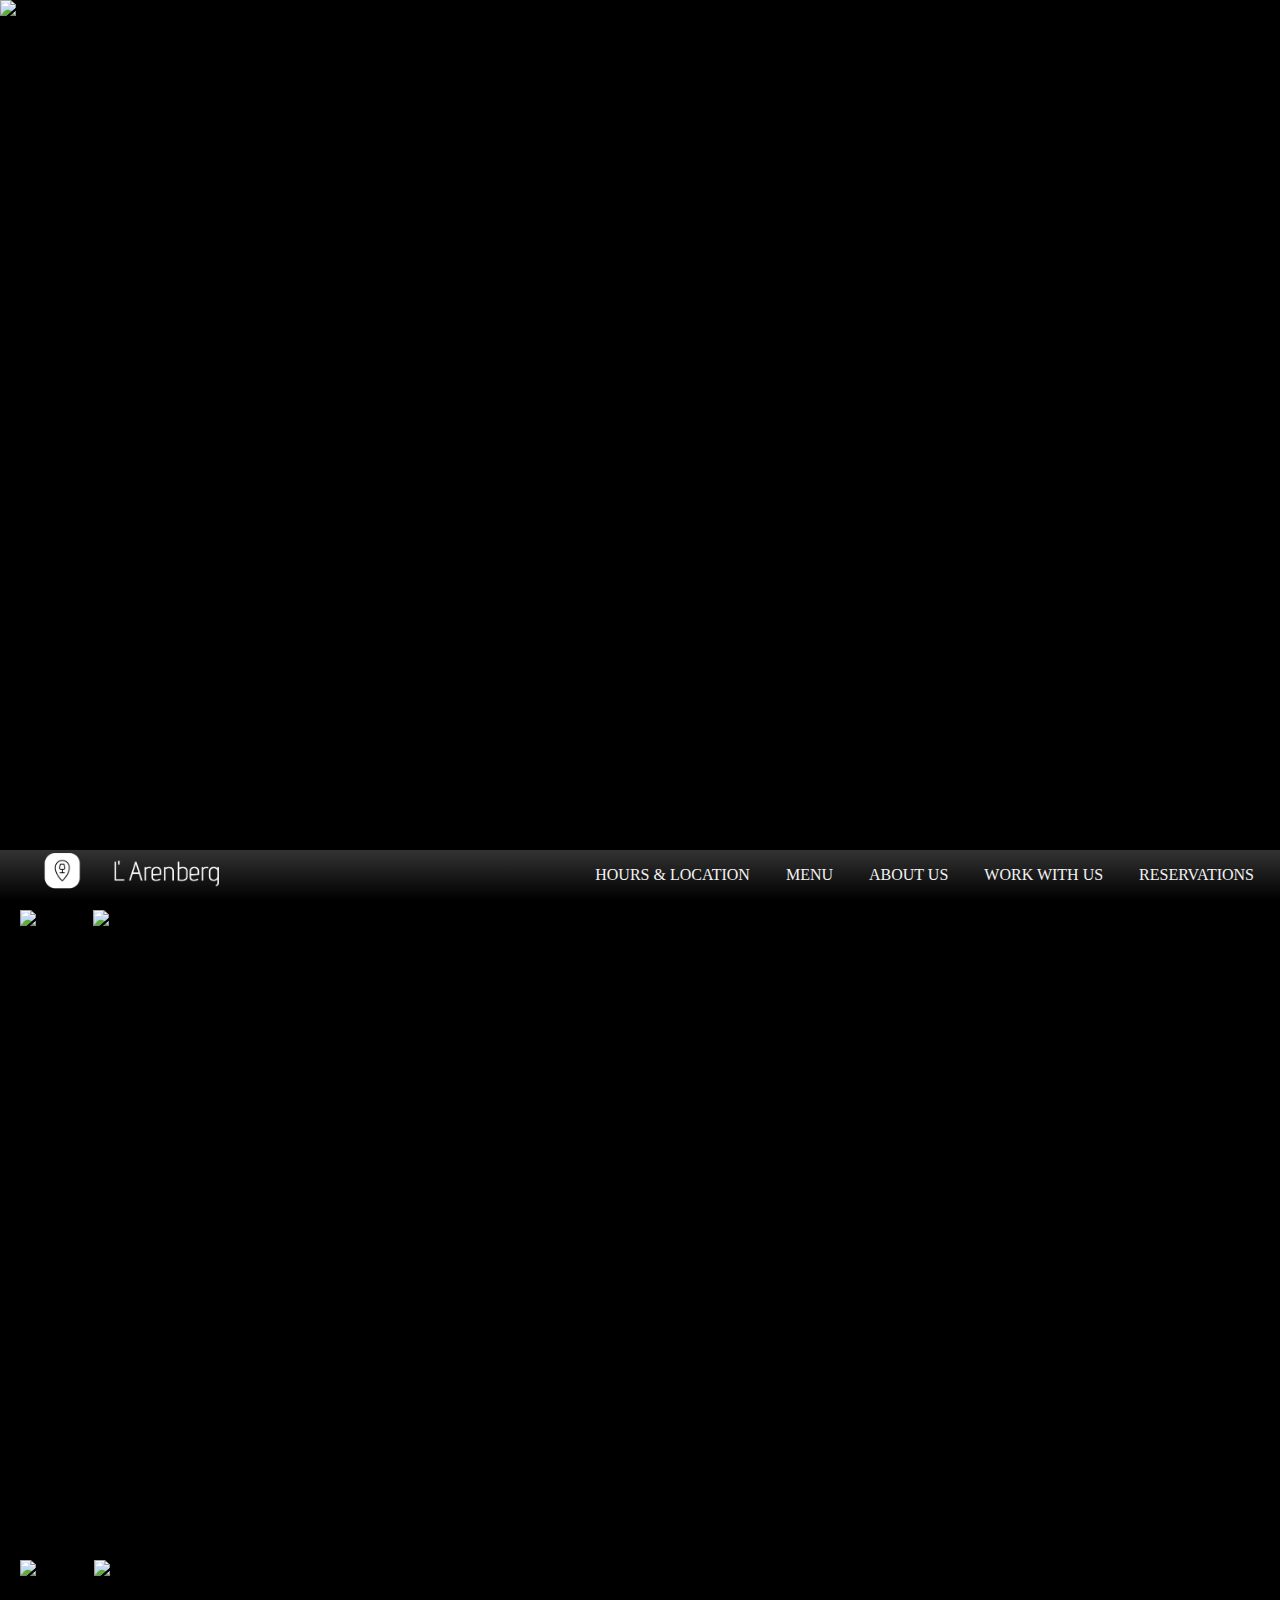
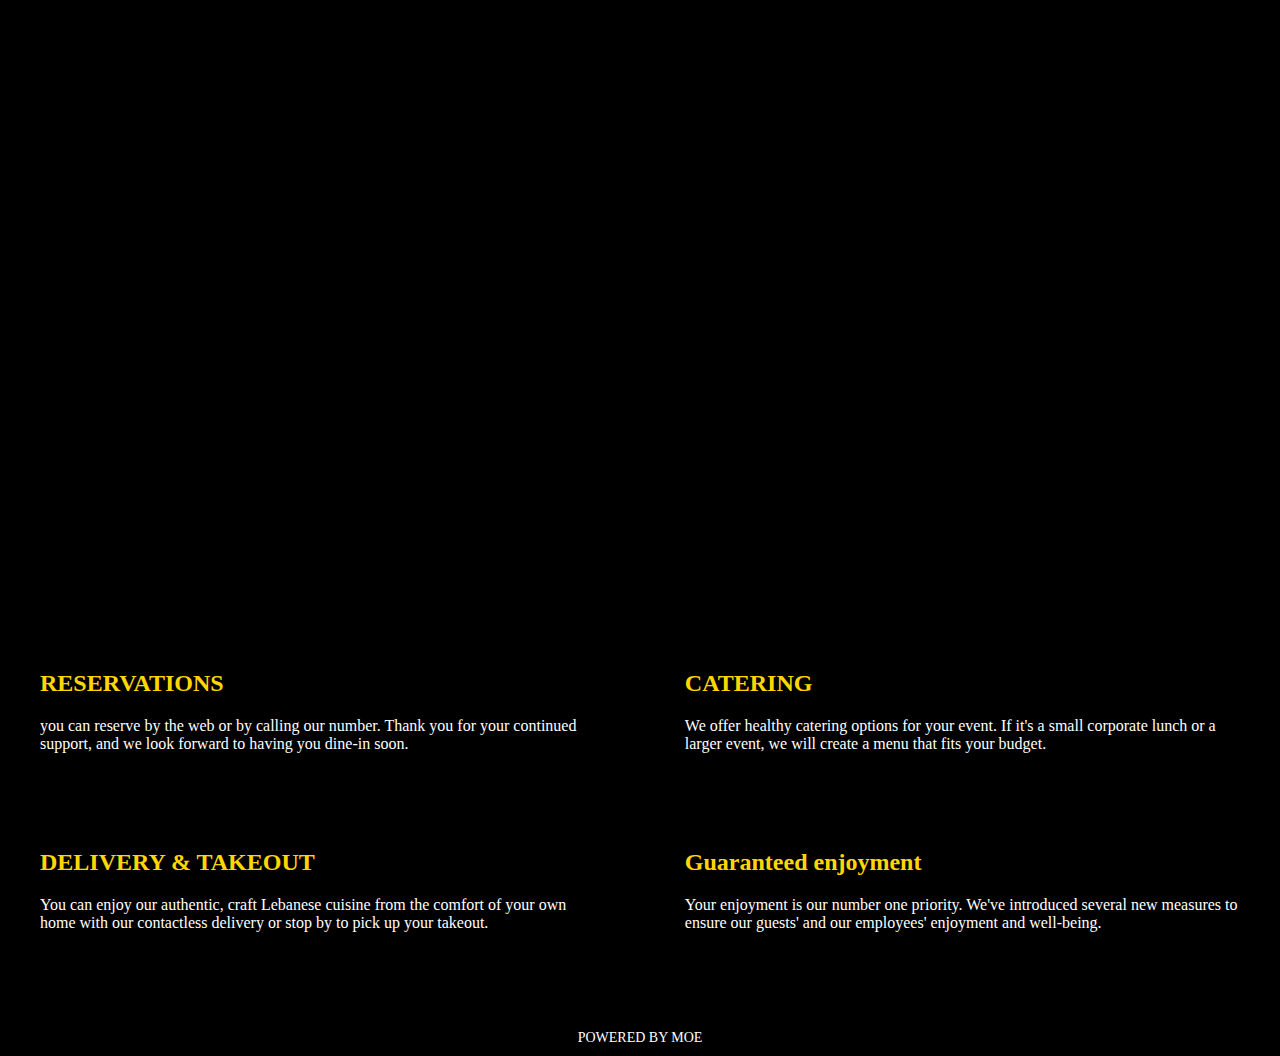
==== main.html @ b4f10479 "Add files via upload" ====
<!DOCTYPE html>
<html lang="en">
<head>
<meta charset="UTF-8">
<meta name="viewport" content="width=device-width, initial-scale=1.0">
<title>Baladi</title>
<link rel="stylesheet" href="main.css">
<link rel="stylesheet" href="https://cdnjs.cloudflare.com/ajax/libs/font-awesome/6.5.2/css/all.min.css" integrity="sha512-SnH5WK+bZxgPHs44uWIX+LLJAJ9/2PkPKZ5QiAj6Ta86w+fsb2TkcmfRyVX3pBnMFcV7oQPJkl9QevSCWr3W6A==" crossorigin="anonymous" referrerpolicy="no-referrer" />
</head>
<body>
<body>
  <header class="mobile-header">
  <a href="main.html"> <img src="main_logo1.png" alt="Logo" class="mobile-logo" /></a>
    <!-- Other elements like a menu button can also go here -->
  </header>
<div class="navbar" id="navbar">
  <a href="main.html"><img src="main_logo1.png" alt="Logo"></a> <!-- Correct path to your logo -->
 <!-- Path to your logo -->
  <div class="nav-links">
    <a href="hours.html">HOURS & LOCATION</a>
    <a href="menu.html">MENU</a>
    <a href="about.html">ABOUT US</a>
    <a href="work.html">WORK WITH US</a>
    <a href="reservation.html">RESERVATIONS</a>
  </div>
</div>

<!-- Fullscreen image section -->
<div class="fullscreen-image" id="fullscreenImage">
  <img src="images/2.jpg" alt="Fullscreen Background">
</div>

<!-- Two images side by side section -->
<div class="side-by-side-images">
  <img src="images/4.jpg" alt="Image 2">
  <img src="images/1.jpg" alt="Image 1" style="  width: 100%;">

</div>

<!-- Two images side by side section -->
<div class="side-by-side-images">
  <img src="images/5.jpg" alt="Image 3">
  <img src="images/3.jpg" alt="Image 4" style="
    width: -webkit-fill-available;
">
</div>
<div class="background-section" style="background-image: url('images/6.jpg');">
  <div class="info-box" id="reservations">
    <h2>RESERVATIONS</h2>
    <p>you can reserve by the web or by calling our number. Thank you for your continued support, and we look forward to having you dine-in soon.</p>
  </div>
  <div class="info-box" id="catering">
    <h2>CATERING</h2>
    <p>We offer healthy catering options for your event. If it's a small corporate lunch or a larger event, we will create a menu that fits your budget.</p>
  </div>
  <div class="info-box" id="delivery-takeout">
    <h2>DELIVERY & TAKEOUT</h2>
    <p>You can enjoy our authentic, craft Lebanese cuisine from the comfort of your own home with our contactless delivery or stop by to pick up your takeout.</p>
  </div>
  <div class="info-box" id="safe-dining">
    <h2>Guaranteed enjoyment</h2>
    <p>Your enjoyment is our number one priority. We've introduced several new measures to ensure our guests' and our employees' enjoyment and well-being.</p>
  </div>
</div>





<!-- Mobile navbar trigger button (hamburger menu) -->
<div class="mobile-navbar-trigger" id="mobileNavTrigger">
  <span class="hamburger-icon">
    <span class="bar"></span>
    <span class="bar"></span>
    <span class="bar"></span>
  </span>
</div>

<!-- Mobile navbar, initially hidden -->
<div class="mobile-navbar" id="mobileNavbar">
  <div class="mobile-nav-links">
    <a href="hours.html ">HOURS & LOCATION</a>
    <a href="menu.html">MENU</a>
    <a href="about.html">ABOUT US</a>
    <a href="work.html">WORK WITH US</a>
    <a href="reservation.html">RESERVATIONS</a>
    <!-- Instagram link -->
    <a href="https://www.instagram.com/baladi.be/" target="_blank" aria-label="Instagram">
      <i class="fa-brands fa-instagram"></i>
    </a>
    <div class="powered-by">
      POWERED BY MOE
    </div>
  </div>
</div>

<footer class="footer">
  <div class="container">
    <a href="https://www.instagram.com/larenberg.cafe/" target="_blank" aria-label="Instagram" class="instagram-link">
      <i class="fa-brands fa-instagram"></i>
    </a>
    <span>POWERED BY MOE</span>
  </div>
</footer>

<footer class="fixed-footer">
  <a href="tel:+3224710456" class="phone-number">Call 02 471 04 56</a>
</footer>
<script src="main.js"></script>

</body>
</html>
---- main.css ----
html {
  padding: 0;
  margin: 0;
  height: 100%; /* This can be adjusted if needed */
  box-sizing: border-box;
  background-color: black;


}
body {
  padding: 0;
  margin: 0;
  height: 100%; /* This can be adjusted if needed */
  box-sizing: border-box;
  background-color: black;


}
* {
  box-sizing: border-box;
}
.container {
  width: 100%; /* full width of the parent */
  max-width: 1200px; /* maximum width */
  margin: 0 auto; /* centering */
}
.mobile-header {
  display: none;
}


@media (max-width: 768px) {
  .sidebar {
    width: 100%; /* stack sidebar on smaller screens */
  }
}

.fixed-element {
  position: fixed;
  right: 0;
  width: 300px; /* ensure it doesn't cause horizontal scrolling */
}

.flex-container {
  display: flex;
  flex-wrap: wrap; /* ensures elements wrap within the container */
}

.grid-container {
  display: grid;
  grid-template-columns: repeat(auto-fit, minmax(250px, 1fr)); /* adaptive columns */
}
.scrollable-content {
  overflow-x: auto; /* enables horizontal scrolling only where necessary */
}
img {
  max-width: 100%; /* ensures images are not bigger than their containers */
  height: auto; /* maintain aspect ratio */
}


/* Style for the fullscreen image */
.fullscreen-image img {
  width: 100vw; /* Full width */
  height: 100vh; /* Full height */
  object-fit: cover; /* This will cover the full area, use object-position if needed to adjust the view */
  display: block; /* Remove any default inline spacing */
}
@media (max-width: 768px){
.fullscreen-image img{
  width: 100vw; /* Full width */
  height: auto; /* Full height */
  object-fit: cover; /* This will cover the full area, use object-position if needed to adjust the view */
  display: block; /* Remove any default inline spacing */}
}
/* General style for side-by-side images container */
.side-by-side-images {
  display: flex;
  justify-content: space-between; /* This will place equal space between elements */
  align-items: center;
  margin: 10px; /* Space from the viewport edges */
}

/* Style for individual images */
.side-by-side-images img {
  object-fit: cover;
  height: 70vh; /* Set the height to 70% of the viewport */
  margin-bottom: 10px; /* Space between rows of images */
  margin-left :10px;

}

/* First set of images (30/70 split with margins considered) */
.side-by-side-images:nth-of-type(1) img:first-child {
  width: calc(30% - 40px); /* adjust width by subtracting double the side margin */
  margin-right: 20px; /* Space between the two images */
  
}

.side-by-side-images:nth-of-type(1) img:last-child {
  width: calc(70% - 40px);
  
}

/* Second set of images (70/30 split with margins considered) */
.side-by-side-images:nth-of-type(2) img:first-child {
  width: calc(70% - 40px); /* adjust width by subtracting double the side margin */
  margin-right: 20px; /* Space between the two images */
}

.side-by-side-images:nth-of-type(2) img:last-child {
  width: calc(30% - 40px);
}

@media only screen and (max-width: 600px) {
	.nav-links {
  display: flex;
  flex-direction: column;
  align-items: center; /* This centers the links horizontally */
  width: 100%; /* Ensures the links use up the full width of the navbar */
}
  .side-by-side-images {
    flex-direction: column;
    margin: 10px; /* Reduced space for smaller screens */
  }

  .side-by-side-images img {
    width: calc(100% - 20px); /* Full width minus the margin for smaller screens */
    margin-bottom: 20px; /* Keep consistent space at the bottom */
	height: 100%; /* Set the height to 70% of the viewport */
  }
}
.navbar {
  overflow: hidden;
  background-color: #333;
  position: fixed;
  bottom: 0;
  width: 100%;
  transition: top 0.3s; /* Transition for smooth slide-in effect */
  display: flex;
  justify-content: space-between; /* Aligns logo to the left and nav links to the right */
  align-items: center; /* Centers items vertically */
  padding: 0 10px; /* Add padding on the sides */
  background-color: rgba(51, 51, 51, 1); /* Solid color for initial state */
  backdrop-filter: blur(10px); /* This will give a frosted glass effect */
  background: linear-gradient(to top, rgba(0, 0, 0, 1) 0%, rgba(0, 0, 0, 0) 100%);

}
.navbar img {
  height: 40px; /* Adjust the size of your logo */
}

.nav-links {
  flex-direction: column;
  align-items: center; /* This centers the links horizontally */
}
.nav-links a {
  color: #f2f2f2;
  text-align: center;
  padding: 14px 16px;
  text-decoration: none;
  
}
.nav-links a:hover {
  background-color: #ddd;
  color: black;
}
.navbar.scrolled {

  top: 0;
  bottom: auto;
  background-color: rgba(51, 51, 51, 0.5); /* Semi-transparent color when scrolled */
  background: linear-gradient(to top, rgba(0, 0, 0, 0.8) 100%, rgba(0, 0, 0, 0) 0%);

}

@media only screen and (max-width: 600px) {

/* Base styles for the mobile navbar, hidden by default */
.mobile-navbar {
  display: flex; /* Establishes this element as a flex container */
  flex-direction: column; /* Stacks the child elements vertically */
  justify-content: center; /* Centers the child elements vertically */
  align-items: center; /* Centers the child elements horizontally */
  position: fixed;
  top: -200%; /* Adjusted to show navbar */
  left: 0;
  width: 100%;
  height: 100vh; /* Takes up the full viewport height */
  background: rgba(0, 0, 0, 0.9); /* Semi-transparent black background */
  transition: top 0.3s ease-in-out;
  z-index: 1000; /* Ensures it's above other content */
  overflow-y: auto; /* Allows scrolling if the content is taller than the screen */
}

.powered-by {
  position: absolute; /* Position it at the bottom inside the navbar */
  bottom: 0;
  width: 100%; /* Full width */
  text-align: center; /* Center the text */
  padding: 10px; /* Add some padding at the bottom */
  font-size: 20px; /* Adjust the font size as needed */
  color: #fff; /* Text color */
}
/* Style for nav-links inside the mobile navbar */
.mobile-navbar .nav-links {
  display: flex;
  flex-direction: column;
}

.mobile-navbar .nav-links a {
  padding: 15px;
  margin: 5px 0;
  color: white;
  font-size: 1.5em;
}

/* Make the navbar visible when the 'open' class is added */
.mobile-navbar.open {
  display: flex;
  top:0;
}
}
/* Media query for mobile devices */
@media (max-width: 600px) {
  /* Hide the desktop navbar and show the mobile navbar trigger button */
  .navbar {
    display: none;
  }

  .mobile-navbar-trigger {
    display: block;
    position: fixed;
    top: 10px;
    right: 10px;
    z-index: 1001; /* Above the mobile navbar */
    /* Add styles for your menu trigger button here */
  }

  /* Show the mobile navbar when it has the 'open' class */
  .mobile-navbar.open {
    display: flex;
  }
}
.mobile-navbar-trigger {
  display: none; /* Hide by default, will be shown in the media query for mobile */
  position: fixed;
  top: 10px;
  right: 10px;
  z-index: 1001; /* Above the mobile navbar */
  cursor: pointer;
}

.hamburger-icon {
  display: block;
  width: 30px; /* Width of the hamburger icon */
  height: 20px; /* Height of the hamburger icon */
}

.hamburger-icon .bar {
  display: block;
  width: 100%;
  height: 4px;
  margin-bottom: 5px;
  background-color: #ffffff; /* Color of the hamburger icon bars */
  transition: 0.3s ease;
}

/* Hide the bottom margin of the last bar */
.hamburger-icon .bar:last-child {
  margin-bottom: 0;
}

/* Styling for when the mobile navbar is open - transforms hamburger into 'X' */
.mobile-navbar.open .hamburger-icon .bar:nth-child(1) {
  transform: translateY(8px) rotate(45deg);
}

.mobile-navbar.open .hamburger-icon .bar:nth-child(2) {
  opacity: 0;
}

.mobile-navbar.open .hamburger-icon .bar:nth-child(3) {
  transform: translateY(-8px) rotate(-45deg);
}

/* Media query for mobile devices */
@media (max-width: 600px) {
  .mobile-navbar-trigger {
    display: block; /* Show the trigger button on mobile devices */
  }
}


.footer {
  position: relative; /* Or just remove the position property altogether */
  width: 100%;
  background-color: #000;
  color: white;
  text-align: center;
  padding: 10px 0;
  z-index: 10;
}

.container {
  width: 80%;
  margin: 0 auto;
}

.instagram-link {
  display: block;
  margin-bottom: 10px;
  color: white;
  font-size: 24px;
}

.footer span {
  font-size: 14px;
}
@media (max-width: 767px) {

.mobile-header {
  position: fixed;
  top: 0;
  left: 0;
  width: 100%;
  background: rgba(0, 0, 0, 0.9); /* or the color you want for the mobile header */
  z-index: 10; /* Adjust if necessary to ensure the header is above other content */
  display: flex; /* Aligns the logo to the left */
  align-items: center; /* Centers the logo vertically */
  padding: 10px; /* Add some space inside the header */
  box-shadow: 0 2px 4px rgba(0,0,0,0.1); /* Optional: adds a shadow for some depth */
}

.mobile-logo {
  height: 20px; /* Adjust based on the size of your logo */
}
}
.fixed-footer{
display:none;
}
@media (max-width: 767px) { /* or whichever breakpoint suits your design */

.fixed-footer {
  display: block;
  position: fixed; /* Keeps the footer at the bottom of the screen */
  left: 0;
  bottom: 0; /* Aligns the footer to the bottom */
  width: 100%; /* Full width of the viewport */
  background: rgba(0, 0, 0, 0.9); /* Example background color */
  color: #fff; /* Example text color */
  text-align: center; /* Centers the text */
  padding: 10px 0; /* Example padding */
  z-index: 1500; /* Makes sure the footer is above other elements */
  font-size: 18px; /* Example font size */
}

.phone-number {
  color: #fff; /* Example text color, should match your footer text color */
  text-decoration: none; /* Removes underline from links */
  /* Additional styles if needed */
}
}

/* Transforms for the hamburger-icon bars when 'open' class is applied */
.hamburger-icon.open .bar:nth-child(1) {
  transform: translateY(8.5px) rotate(45deg);
}

.hamburger-icon.open .bar:nth-child(2) {
  opacity: 0;
}

.hamburger-icon.open .bar:nth-child(3) {
  transform: translateY(-8.5px) rotate(-45deg);
}

/* This is the container for your Hours & Location content */
.hours-location-content {
  display: flex;
  flex-direction: column;
  height: 100vh; /* Full height of the viewport */
  background-color: black; /* Since you want a black background */
}

/* The top half with text information */
.text-information {
  flex: 1; /* Takes half of the space */
  color: white; /* Text color */
  padding: 20px; /* Add some padding */
  text-align:center;
  /* Add more styling for text formatting */
}

/* The bottom half with Google Maps */
.google-maps {
  flex: 1; /* Takes the other half of the space */
  /* No additional styling needed here unless you want more padding or borders */
}

/* Make sure your navbar has a background if it's transparent on scroll */
.navbar {
  background-color: #333; /* or any color you want */
  Height:50px;
  
}
.mobile-nav-links{
  display: none;
	
}

@media (max-width: 767px) {
  .mobile-nav-links{
    display: flex; /* or block, depending on your desired layout */
    /* Your other styles for nav-links */
  flex-direction: column;
  align-items: center; /* This centers the links horizontally */
  width: 100%; /* Ensures the links use up the full width of the navbar */
}
.mobile-nav-links a {
  color: #f2f2f2;
  text-align: center;
  padding: 14px 16px;
  text-decoration: none;
  
}
.mobile-nav-links a:hover {
  background-color: #ddd;
  color: black;
}
}

.button-container {
  display: flex;
  justify-content: center; /* Centers buttons in the container */
  align-items: center; /* Vertically aligns buttons if needed */
  gap: 10px; /* Adds space between buttons */
  padding: 20px; /* Adds some space inside the container */
  background-color: black; /* Matches your provided image */
  margin-top:40px;
}

.menu-button {
  padding: 10px 20px; /* Adjust padding as needed */
  background-color: white; /* Button background color */
  border: 2px solid black; /* Border color matching the background */
  color: black; /* Text color */
  font-size: 16px; /* Adjust font size as needed */
  cursor: pointer; /* Changes cursor to pointer on hover */
  transition: background-color 0.3s, color 0.3s; /* Transition for hover effect */
}

.menu-button:hover {
  background-color: black; /* Button background color on hover */
  color: white; /* Text color on hover */
  border: 2px solid white; /* Border color on hover */
}

.menu-image-container {
  text-align: center; /* Center the images if necessary */
}

.menu-image {
  display: none; /* Hide images by default */
  max-width: 100%; /* Ensure images are responsive and fit their container */
  height: auto; /* Maintain aspect ratio */
}

.content-container {
  display: flex;
  min-height: 100vh; /* Full height of the viewport */
}

.image-container {
  flex: 1; /* Takes up half of the container */
  background: url('your-image.jpg') no-repeat center center;
  background-size: cover; /* Make sure the image covers the entire div */
  margin-top:60px;
}

.text-container {
  flex: 1; /* Takes up the other half of the container */
  padding: 20px; /* Add some padding */
  background-color: black; /* Optional: If you want a different background */
  overflow-y: auto; /* Adds scroll to text container if content is too long */
  color: white;
  margin-top: 60px;

}

/* Add styling for the text */
.text-container h1 {
  font-size: 2em; /* Adjust the size as needed */
  margin-bottom: 0.5em;
}

.text-container p {
  font-size: 1em; /* Adjust the size as needed */
  margin-bottom: 1em; /* Adjust the space between paragraphs as needed */
}

/* Make sure your images are responsive */
img {
  max-width: 100%;
  height: auto;
}
p {
  display: block; /* This enforces the default block-level behavior */
  margin-top: 0;
  margin-bottom: 1em; /* Adjust the value to increase space between paragraphs */
}

@media (max-width: 767px) {
  .content-container {
    flex-direction: column;
  }

  .image-container,
  .text-container {
    flex: none; /* This will remove the flex grow/shrink properties */
    width: 100%; /* Each child takes up the full width of the container */
    margin-top: 0; /* Resetting the margin top if not needed in mobile view */
  }

}


.centered-container {
  display: flex;
  justify-content: center;
  align-items: center;
  height: 100vh; /* This will take at least the full height of the viewport */
  width: 100%; /* This will take the full width of the viewport */
  padding: 20px; /* Add some padding */
  box-sizing: border-box; /* This ensures padding is included in the width and height */
}

.form-container {
  width: 100%;
  max-width: 600px; /* Adjust this width as needed */
  margin: auto; /* Ensures the form stays centered horizontally if the screen is wider than 600px */
  /* Your other form styles... */
}
form {
  display: flex;
  flex-direction: column;
  align-items: center;
}

input[type="text"],
input[type="email"],
input[type="tel"],
textarea {
  width: 50vh;
  padding: 10px;
  margin: 10px 0;
  border: 2px solid #fff; /* White border */
  color: black;
}

@media (max-width: 600px) {

input[type="text"],
input[type="email"],
input[type="tel"],
textarea {
  width: 100%;
  padding: 10px;
  margin: 10px 0;
  border: 2px solid #fff; /* White border */
  color: black;
}

}
input[type="file"] {
  width: 100%;
  margin: 10px 0; /* Align with other inputs */
  color: white;
}

button {
  padding: 10px 20px;
  margin-top: 10px;
  border: 2px solid #fff;
  background: transparent;
  color: white;
  cursor: pointer;
}

button:hover {
  background: white;
  color: black;
}	

.background-section {
  background-image: url('images/6.jpg');
  background-size: cover;
  background-position: center;
  padding: 20px;
  display: flex;
  flex-wrap: wrap;
  justify-content: space-between;
}

.info-box {
  background: rgba(0, 0, 0, 0.5);
  color: white;
  flex: 0 0 48%; /* boxes will take up 48% of the container width */
  margin-bottom: 20px; /* Space between the rows */
  padding: 20px;
  box-sizing: border-box;
  border-radius: 10px;
}
.info-box h2 {
  color: gold; /* Gold color for headers */
}
@media (max-width: 768px) {
  .info-box {
    flex: 0 0 100%; /* On smaller screens, boxes will take up 100% of the width */
    margin-bottom: 10px;
  }
}
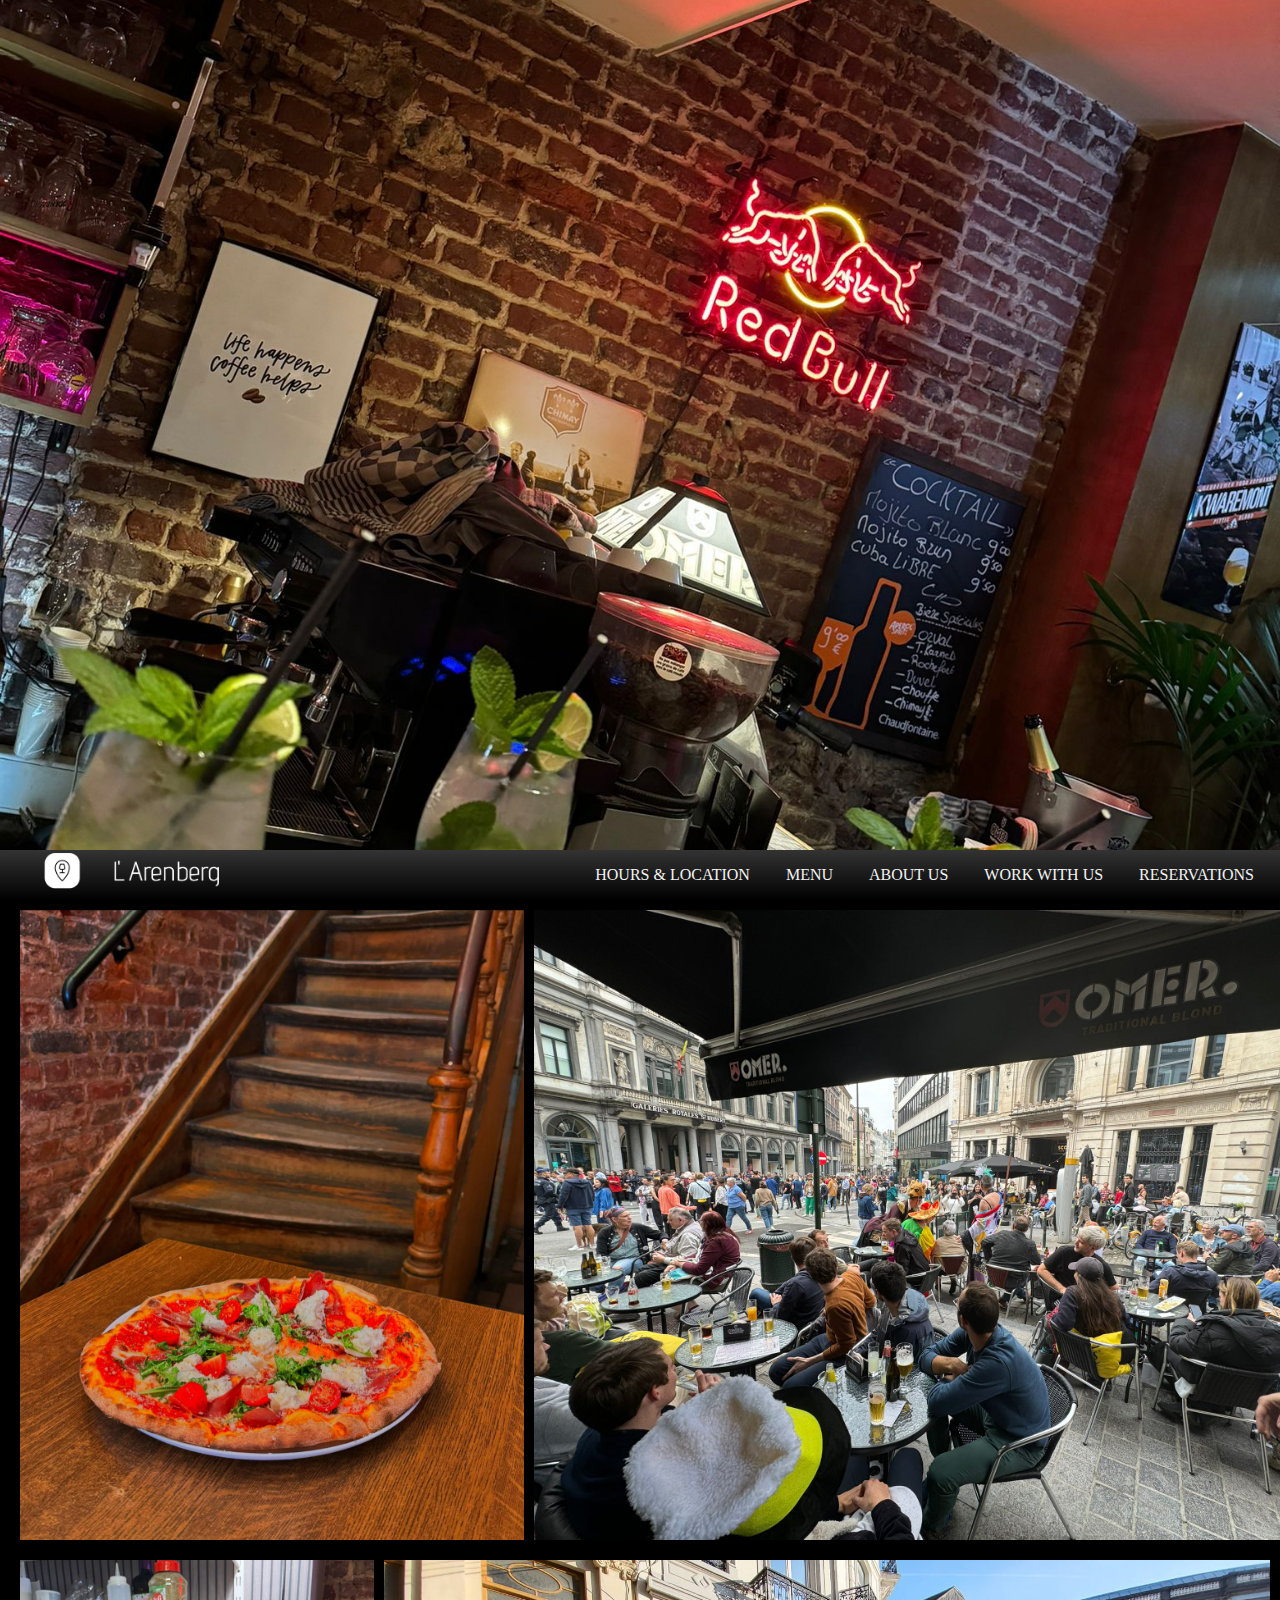
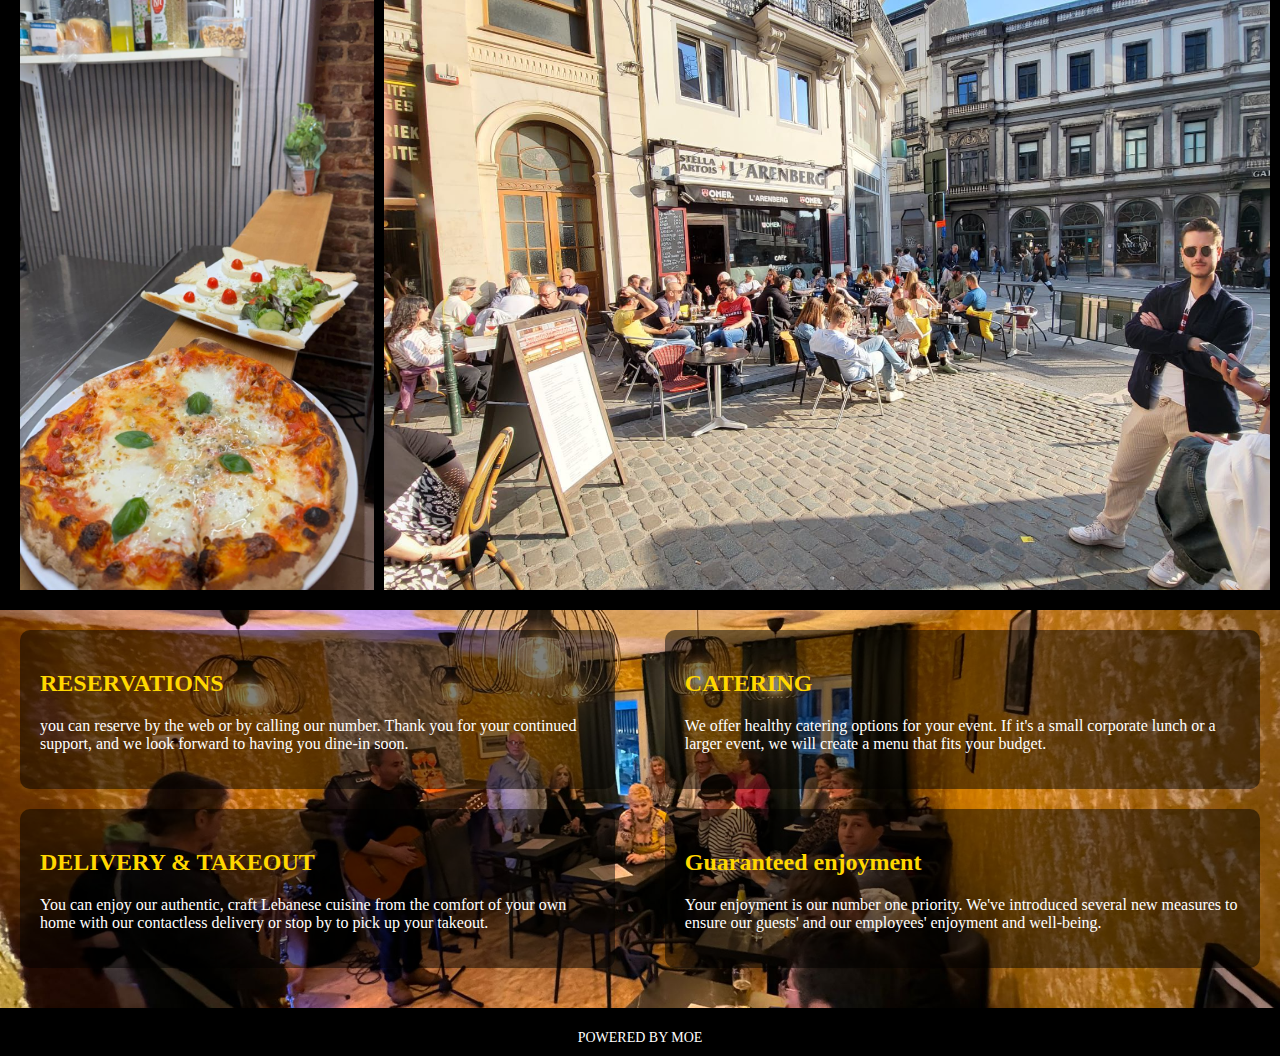
==== commit dc78fcb9: "Add files via upload" ====
--- a/main.html
+++ b/main.html
@@ -3,7 +3,7 @@
 <head>
 <meta charset="UTF-8">
 <meta name="viewport" content="width=device-width, initial-scale=1.0">
-<title>Baladi</title>
+<title>L'Arenberg</title>
 <link rel="stylesheet" href="main.css">
 <link rel="stylesheet" href="https://cdnjs.cloudflare.com/ajax/libs/font-awesome/6.5.2/css/all.min.css" integrity="sha512-SnH5WK+bZxgPHs44uWIX+LLJAJ9/2PkPKZ5QiAj6Ta86w+fsb2TkcmfRyVX3pBnMFcV7oQPJkl9QevSCWr3W6A==" crossorigin="anonymous" referrerpolicy="no-referrer" />
 </head>
